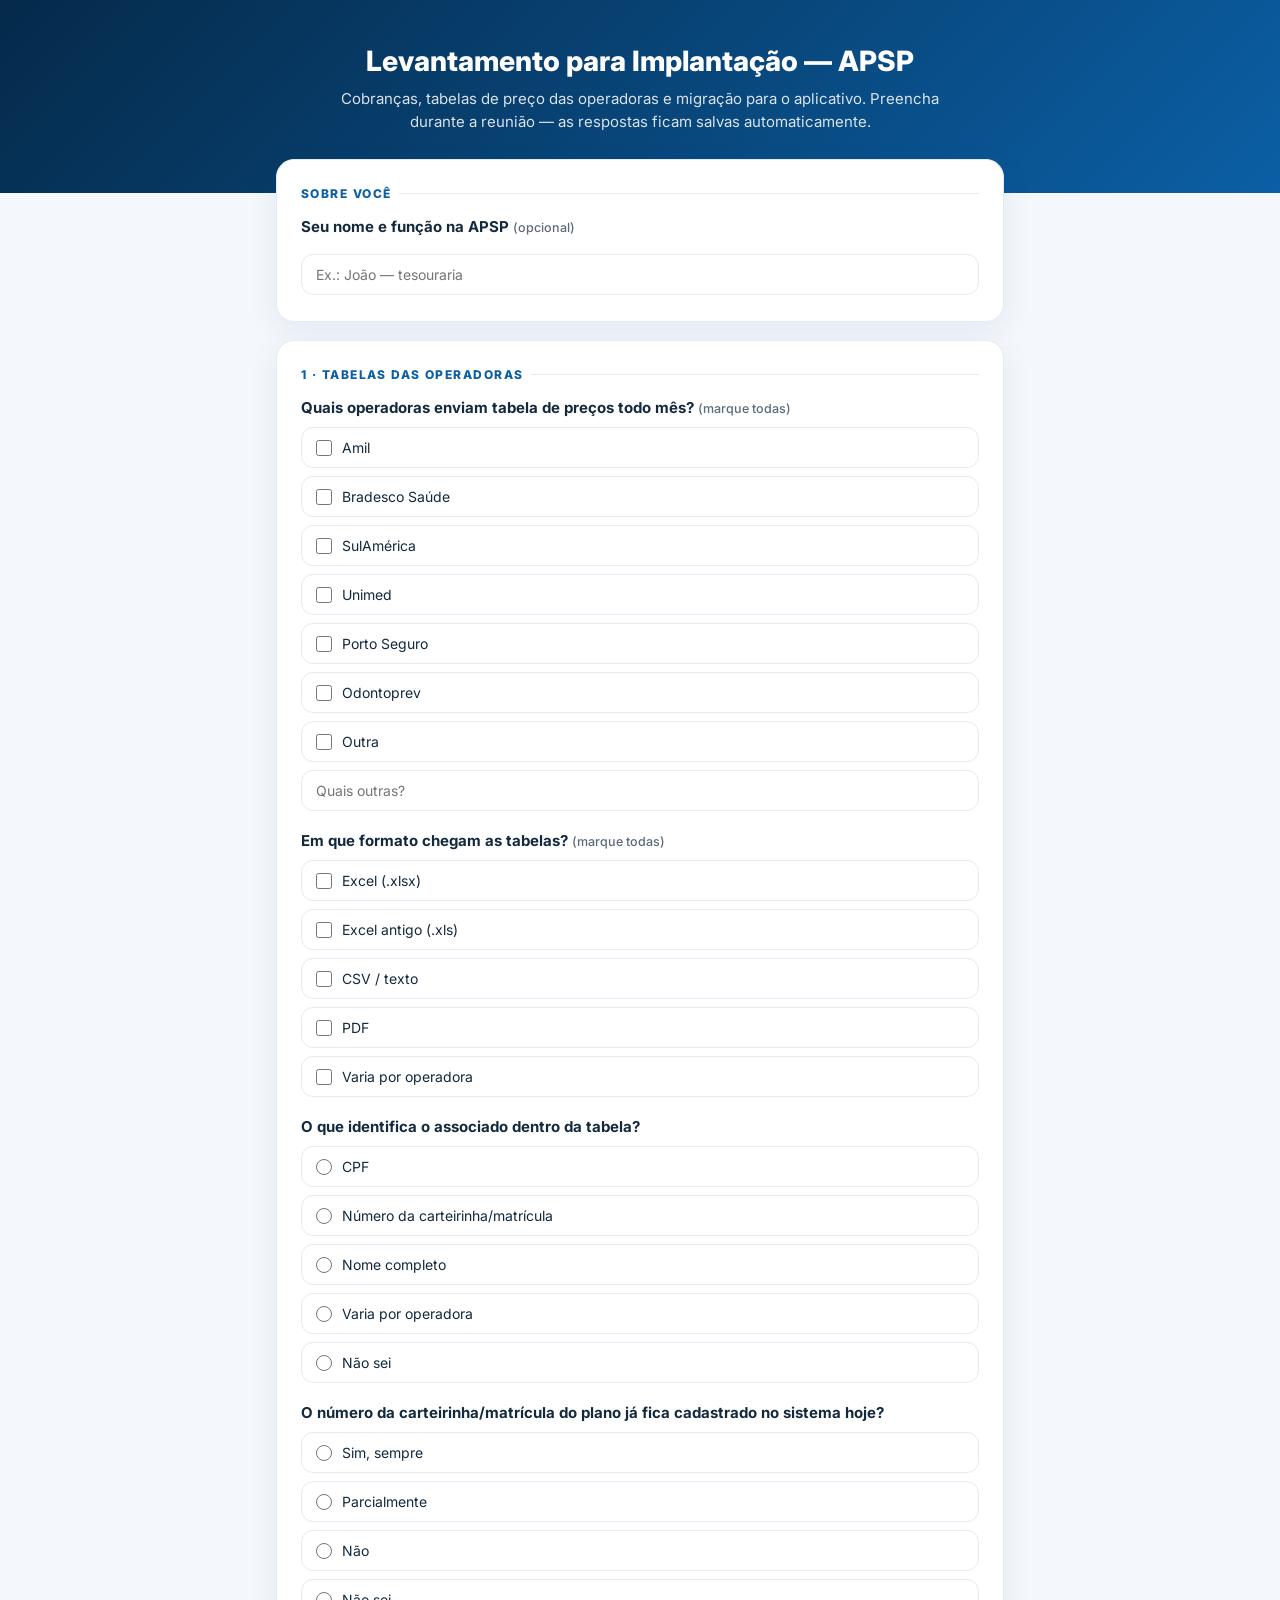
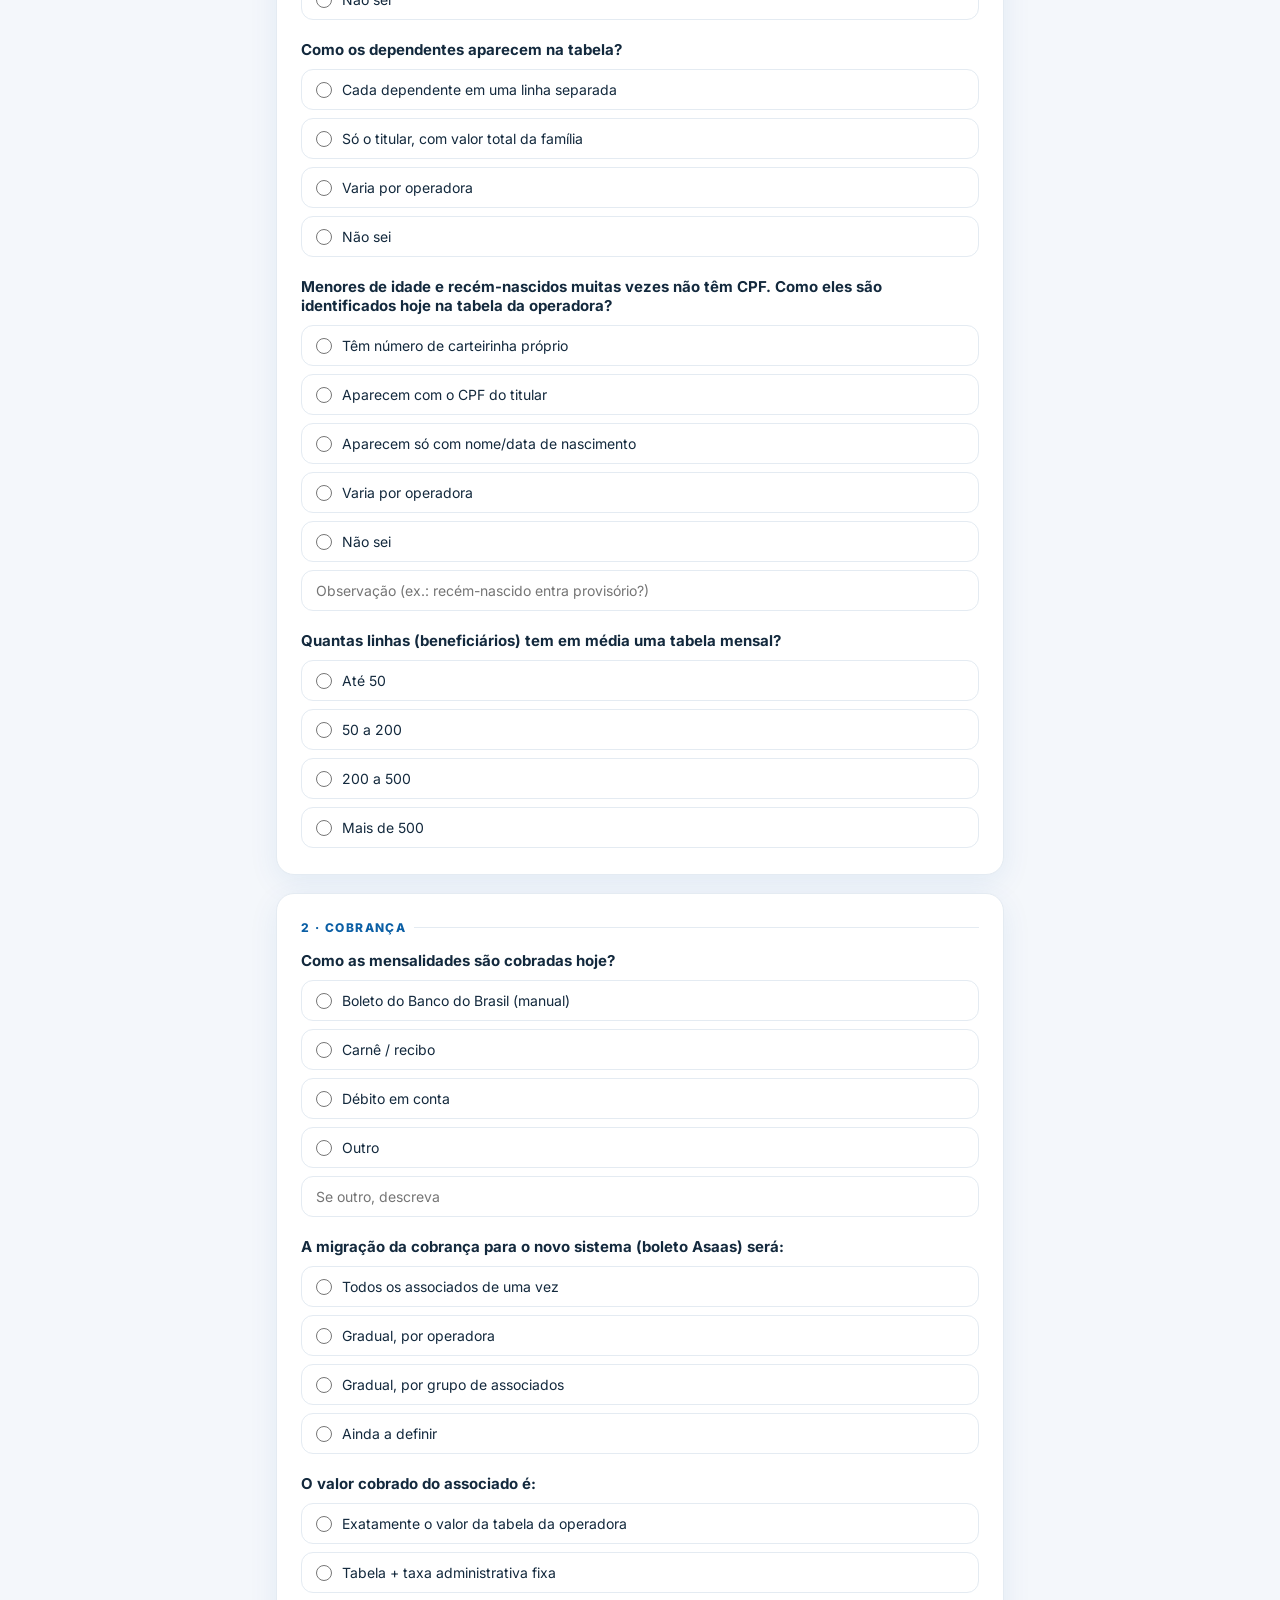
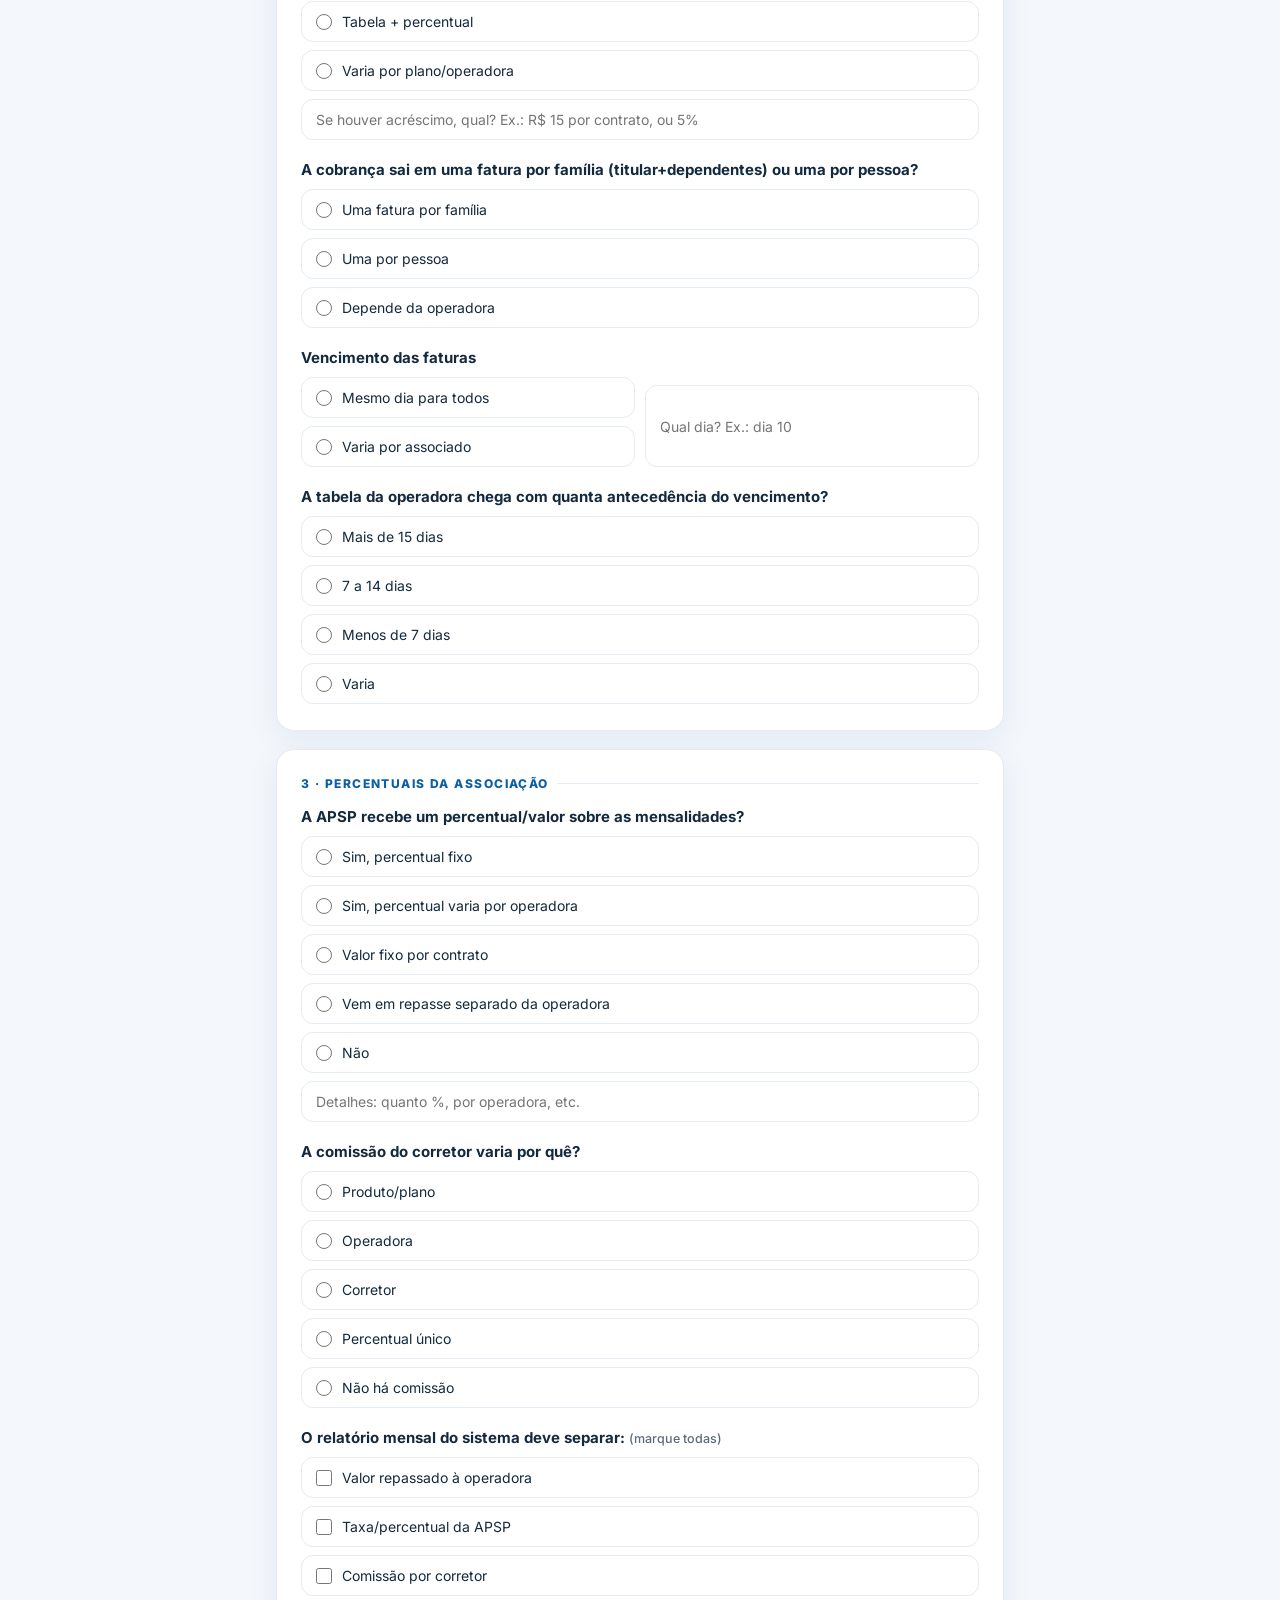
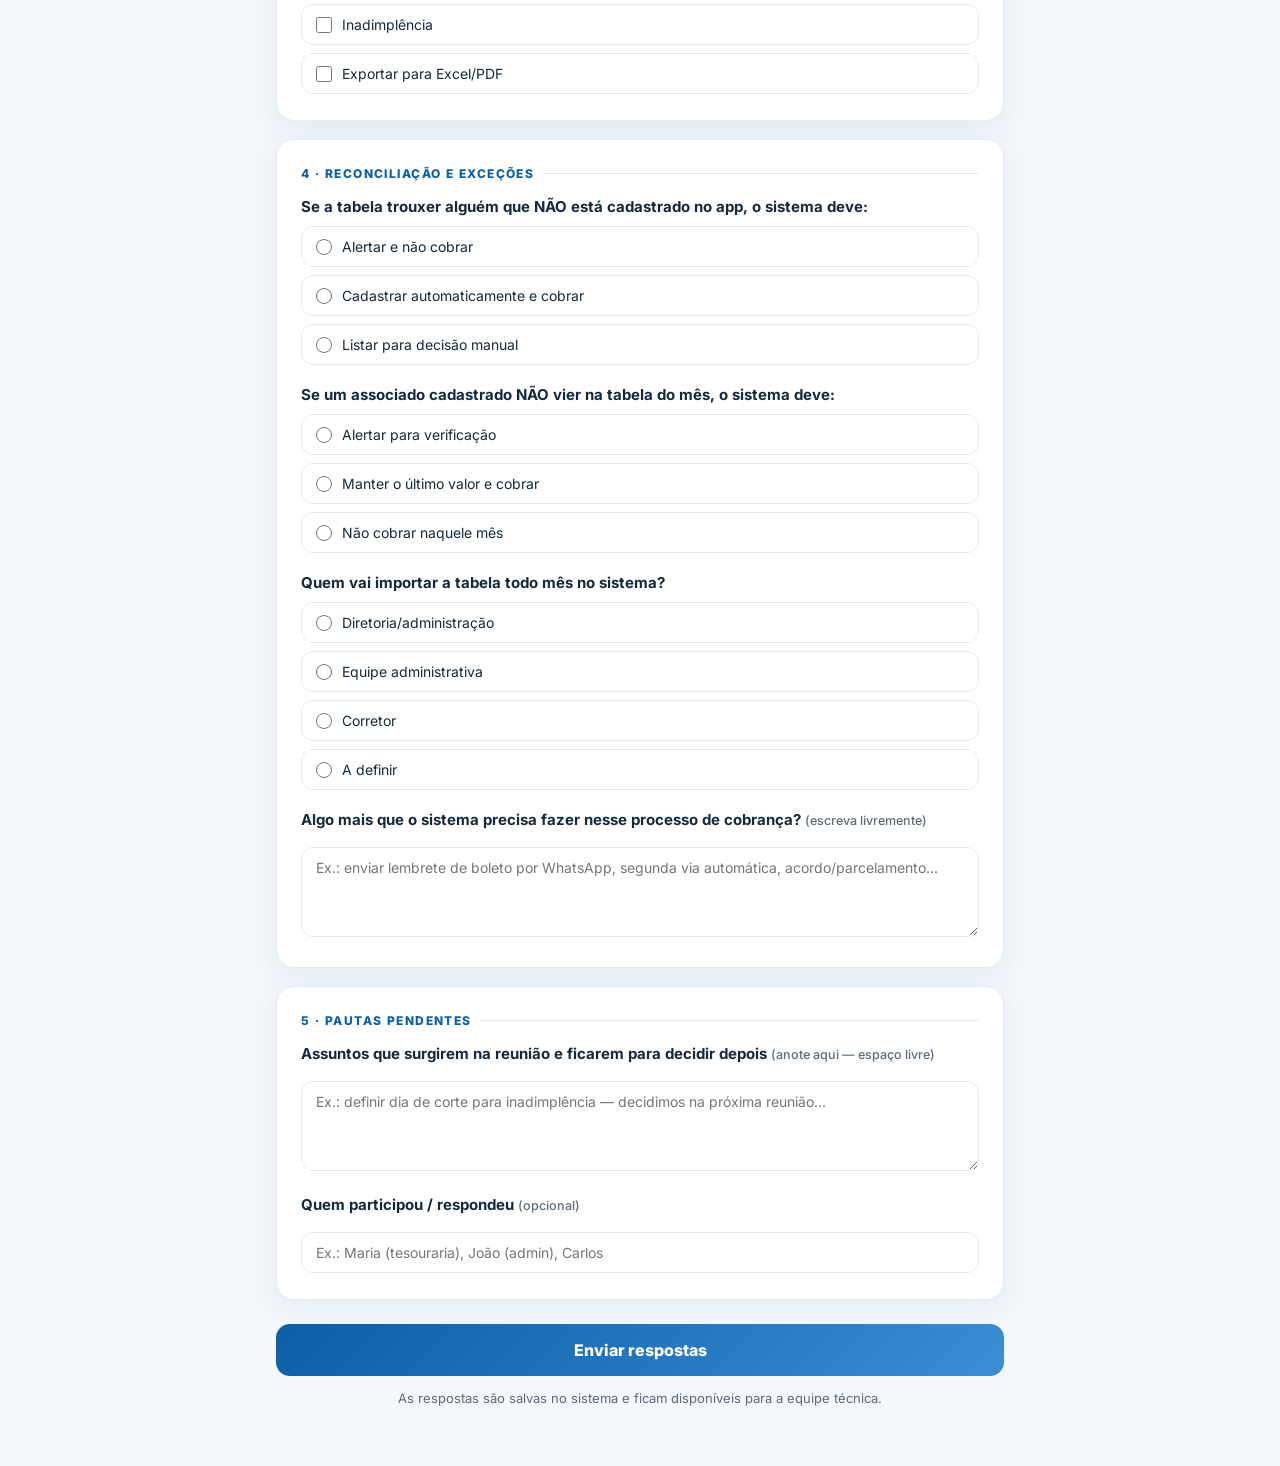
==== public/apsp-implantacao/index.html @ f880b3d3 "Adiciona página de levantamento para implantação APSP Formulário standalone (sem dependência do app)" ====
<!DOCTYPE html>
<html lang="pt-BR">
<head>
<meta charset="UTF-8" />
<meta name="viewport" content="width=device-width, initial-scale=1" />
<title>Levantamento para Implantação — APSP</title>
<link rel="preconnect" href="https://fonts.googleapis.com" />
<link href="https://fonts.googleapis.com/css2?family=Inter:wght@400;500;600;700;800&display=swap" rel="stylesheet" />
<style>
  :root { --primary:#0B5FA5; --primary-deep:#052A4A; --accent:#F2B32A; --bg:#F4F7FB; --surface:#fff; --text:#13293D; --muted:#5B6B7B; --border:#E4EBF2; }
  * { margin:0; padding:0; box-sizing:border-box; }
  body { font-family:'Inter',system-ui,sans-serif; background:var(--bg); color:var(--text); }
  .hero { background:linear-gradient(135deg,var(--primary-deep),var(--primary)); color:#fff; padding:44px 20px 60px; text-align:center; }
  .hero img { height:64px; margin-bottom:14px; }
  .hero h1 { font-size:clamp(20px,4vw,28px); font-weight:800; }
  .hero p { margin-top:10px; opacity:.85; font-size:15px; max-width:640px; margin-inline:auto; line-height:1.5; }
  .wrap { max-width:760px; margin:-34px auto 60px; padding:0 16px; }
  .card { background:var(--surface); border-radius:18px; padding:26px 24px; box-shadow:0 8px 30px rgba(11,95,165,.08); border:1px solid var(--border); margin-bottom:18px; }
  .sec { font-size:12px; font-weight:800; letter-spacing:.12em; text-transform:uppercase; color:var(--primary); margin-bottom:16px; display:flex; align-items:center; gap:8px; }
  .sec::after { content:''; flex:1; height:1px; background:var(--border); }
  .q { margin-bottom:20px; }
  .q:last-child { margin-bottom:0; }
  .q-label { font-weight:700; font-size:15px; margin-bottom:10px; display:block; }
  .q-label small { font-weight:500; color:var(--muted); }
  .opts { display:flex; flex-direction:column; gap:8px; }
  .opt { display:flex; align-items:center; gap:10px; padding:11px 14px; border:1.5px solid var(--border); border-radius:12px; cursor:pointer; font-size:14px; transition:.15s; }
  .opt:hover { border-color:var(--primary); }
  .opt input { accent-color:var(--primary); width:16px; height:16px; flex-shrink:0; }
  .opt.checked { border-color:var(--primary); background:rgba(11,95,165,.05); font-weight:600; }
  input[type=text], textarea, select { width:100%; padding:11px 14px; border:1.5px solid var(--border); border-radius:12px; font:inherit; font-size:14px; margin-top:8px; background:#fff; }
  textarea { min-height:90px; resize:vertical; }
  .row2 { display:grid; grid-template-columns:1fr 1fr; gap:10px; }
  .submit { width:100%; padding:16px; border:0; border-radius:14px; background:linear-gradient(135deg,var(--primary),#3A8DD6); color:#fff; font:inherit; font-size:16px; font-weight:800; cursor:pointer; margin-top:6px; }
  .submit:disabled { opacity:.6; }
  .note { text-align:center; font-size:13px; color:var(--muted); margin-top:14px; }
  .ok { text-align:center; padding:60px 20px; }
  .ok h2 { color:var(--primary); margin-bottom:10px; }
  @media (max-width:560px){ .row2 { grid-template-columns:1fr; } }
</style>
</head>
<body>
<header class="hero">
  <img src="../assets/logo-apsp.png" alt="APSP" onerror="this.style.display='none'" />
  <h1>Levantamento para Implantação — APSP</h1>
  <p>Cobranças, tabelas de preço das operadoras e migração para o aplicativo. Preencha durante a reunião — as respostas ficam salvas automaticamente.</p>
</header>

<main class="wrap">
<form id="form">

<div class="card">
  <div class="sec">Sobre você</div>
  <div class="q">
    <label class="q-label">Seu nome e função na APSP <small>(opcional)</small></label>
    <input type="text" name="respondente" placeholder="Ex.: João — tesouraria" />
  </div>
</div>

<div class="card">
  <div class="sec">1 · Tabelas das operadoras</div>

  <div class="q" data-q="Operadoras que enviam tabela mensal">
    <span class="q-label">Quais operadoras enviam tabela de preços todo mês? <small>(marque todas)</small></span>
    <div class="opts">
      <label class="opt"><input type="checkbox" name="operadoras" value="Amil">Amil</label>
      <label class="opt"><input type="checkbox" name="operadoras" value="Bradesco Saúde">Bradesco Saúde</label>
      <label class="opt"><input type="checkbox" name="operadoras" value="SulAmérica">SulAmérica</label>
      <label class="opt"><input type="checkbox" name="operadoras" value="Unimed">Unimed</label>
      <label class="opt"><input type="checkbox" name="operadoras" value="Porto Seguro">Porto Seguro</label>
      <label class="opt"><input type="checkbox" name="operadoras" value="Odontoprev">Odontoprev</label>
      <label class="opt"><input type="checkbox" name="operadoras" value="Outra">Outra</label>
    </div>
    <input type="text" name="operadoras_outra" placeholder="Quais outras?" />
  </div>

  <div class="q" data-q="Formato dos arquivos">
    <span class="q-label">Em que formato chegam as tabelas? <small>(marque todas)</small></span>
    <div class="opts">
      <label class="opt"><input type="checkbox" name="formato" value="Excel (.xlsx)">Excel (.xlsx)</label>
      <label class="opt"><input type="checkbox" name="formato" value="Excel antigo (.xls)">Excel antigo (.xls)</label>
      <label class="opt"><input type="checkbox" name="formato" value="CSV / texto">CSV / texto</label>
      <label class="opt"><input type="checkbox" name="formato" value="PDF">PDF</label>
      <label class="opt"><input type="checkbox" name="formato" value="Varia por operadora">Varia por operadora</label>
    </div>
  </div>

  <div class="q" data-q="Identificação do associado na tabela">
    <span class="q-label">O que identifica o associado dentro da tabela?</span>
    <div class="opts">
      <label class="opt"><input type="radio" name="identificacao" value="CPF">CPF</label>
      <label class="opt"><input type="radio" name="identificacao" value="Número da carteirinha/matrícula">Número da carteirinha/matrícula</label>
      <label class="opt"><input type="radio" name="identificacao" value="Nome completo">Nome completo</label>
      <label class="opt"><input type="radio" name="identificacao" value="Varia por operadora">Varia por operadora</label>
      <label class="opt"><input type="radio" name="identificacao" value="Não sei">Não sei</label>
    </div>
  </div>

  <div class="q" data-q="Carteirinha cadastrada no sistema">
    <span class="q-label">O número da carteirinha/matrícula do plano já fica cadastrado no sistema hoje?</span>
    <div class="opts">
      <label class="opt"><input type="radio" name="carteirinha" value="Sim, sempre">Sim, sempre</label>
      <label class="opt"><input type="radio" name="carteirinha" value="Parcialmente">Parcialmente</label>
      <label class="opt"><input type="radio" name="carteirinha" value="Não">Não</label>
      <label class="opt"><input type="radio" name="carteirinha" value="Não sei">Não sei</label>
    </div>
  </div>

  <div class="q" data-q="Dependentes na tabela">
    <span class="q-label">Como os dependentes aparecem na tabela?</span>
    <div class="opts">
      <label class="opt"><input type="radio" name="dependentes" value="Cada dependente em uma linha separada">Cada dependente em uma linha separada</label>
      <label class="opt"><input type="radio" name="dependentes" value="Só o titular, com valor total da família">Só o titular, com valor total da família</label>
      <label class="opt"><input type="radio" name="dependentes" value="Varia por operadora">Varia por operadora</label>
      <label class="opt"><input type="radio" name="dependentes" value="Não sei">Não sei</label>
    </div>
  </div>

  <div class="q" data-q="Dependentes sem CPF (menores e recém-nascidos)">
    <span class="q-label">Menores de idade e recém-nascidos muitas vezes <b>não têm CPF</b>. Como eles são identificados hoje na tabela da operadora?</span>
    <div class="opts">
      <label class="opt"><input type="radio" name="dep_sem_cpf" value="Têm número de carteirinha próprio">Têm número de carteirinha próprio</label>
      <label class="opt"><input type="radio" name="dep_sem_cpf" value="Aparecem com CPF do titular">Aparecem com o CPF do titular</label>
      <label class="opt"><input type="radio" name="dep_sem_cpf" value="Aparecem só com nome/data de nascimento">Aparecem só com nome/data de nascimento</label>
      <label class="opt"><input type="radio" name="dep_sem_cpf" value="Varia por operadora">Varia por operadora</label>
      <label class="opt"><input type="radio" name="dep_sem_cpf" value="Não sei">Não sei</label>
    </div>
    <input type="text" name="dep_sem_cpf_obs" placeholder="Observação (ex.: recém-nascido entra provisório?)" />
  </div>

  <div class="q" data-q="Volume por tabela">
    <span class="q-label">Quantas linhas (beneficiários) tem em média uma tabela mensal?</span>
    <div class="opts">
      <label class="opt"><input type="radio" name="volume" value="Até 50">Até 50</label>
      <label class="opt"><input type="radio" name="volume" value="50 a 200">50 a 200</label>
      <label class="opt"><input type="radio" name="volume" value="200 a 500">200 a 500</label>
      <label class="opt"><input type="radio" name="volume" value="Mais de 500">Mais de 500</label>
    </div>
  </div>
</div>

<div class="card">
  <div class="sec">2 · Cobrança</div>

  <div class="q" data-q="Cobrança atual">
    <span class="q-label">Como as mensalidades são cobradas hoje?</span>
    <div class="opts">
      <label class="opt"><input type="radio" name="cobranca_atual" value="Boleto do Banco do Brasil (manual)">Boleto do Banco do Brasil (manual)</label>
      <label class="opt"><input type="radio" name="cobranca_atual" value="Carnê / recibo">Carnê / recibo</label>
      <label class="opt"><input type="radio" name="cobranca_atual" value="Débito em conta">Débito em conta</label>
      <label class="opt"><input type="radio" name="cobranca_atual" value="Outro">Outro</label>
    </div>
    <input type="text" name="cobranca_outro" placeholder="Se outro, descreva" />
  </div>

  <div class="q" data-q="Migração para o Asaas">
    <span class="q-label">A migração da cobrança para o novo sistema (boleto Asaas) será:</span>
    <div class="opts">
      <label class="opt"><input type="radio" name="migracao" value="Todos de uma vez">Todos os associados de uma vez</label>
      <label class="opt"><input type="radio" name="migracao" value="Gradual, por operadora">Gradual, por operadora</label>
      <label class="opt"><input type="radio" name="migracao" value="Gradual, por grupo de associados">Gradual, por grupo de associados</label>
      <label class="opt"><input type="radio" name="migracao" value="Ainda a definir">Ainda a definir</label>
    </div>
  </div>

  <div class="q" data-q="Composição do valor da fatura">
    <span class="q-label">O valor cobrado do associado é:</span>
    <div class="opts">
      <label class="opt"><input type="radio" name="valor_fatura" value="Exatamente o valor da tabela">Exatamente o valor da tabela da operadora</label>
      <label class="opt"><input type="radio" name="valor_fatura" value="Tabela + taxa fixa">Tabela + taxa administrativa fixa</label>
      <label class="opt"><input type="radio" name="valor_fatura" value="Tabela + percentual">Tabela + percentual</label>
      <label class="opt"><input type="radio" name="valor_fatura" value="Varia por plano/operadora">Varia por plano/operadora</label>
    </div>
    <input type="text" name="valor_detalhe" placeholder="Se houver acréscimo, qual? Ex.: R$ 15 por contrato, ou 5%" />
  </div>

  <div class="q" data-q="Fatura por família ou por pessoa">
    <span class="q-label">A cobrança sai em uma fatura por família (titular+dependentes) ou uma por pessoa?</span>
    <div class="opts">
      <label class="opt"><input type="radio" name="fatura_tipo" value="Uma fatura por família">Uma fatura por família</label>
      <label class="opt"><input type="radio" name="fatura_tipo" value="Uma por pessoa">Uma por pessoa</label>
      <label class="opt"><input type="radio" name="fatura_tipo" value="Depende da operadora">Depende da operadora</label>
    </div>
  </div>

  <div class="q" data-q="Vencimento">
    <span class="q-label">Vencimento das faturas</span>
    <div class="row2">
      <div class="opts">
        <label class="opt"><input type="radio" name="vencimento" value="Mesmo dia para todos">Mesmo dia para todos</label>
        <label class="opt"><input type="radio" name="vencimento" value="Varia por associado">Varia por associado</label>
      </div>
      <input type="text" name="vencimento_dia" placeholder="Qual dia? Ex.: dia 10" />
    </div>
  </div>

  <div class="q" data-q="Antecedência da tabela">
    <span class="q-label">A tabela da operadora chega com quanta antecedência do vencimento?</span>
    <div class="opts">
      <label class="opt"><input type="radio" name="antecedencia" value="Mais de 15 dias">Mais de 15 dias</label>
      <label class="opt"><input type="radio" name="antecedencia" value="7 a 14 dias">7 a 14 dias</label>
      <label class="opt"><input type="radio" name="antecedencia" value="Menos de 7 dias">Menos de 7 dias</label>
      <label class="opt"><input type="radio" name="antecedencia" value="Varia">Varia</label>
    </div>
  </div>
</div>

<div class="card">
  <div class="sec">3 · Percentuais da associação</div>

  <div class="q" data-q="Ganho da APSP">
    <span class="q-label">A APSP recebe um percentual/valor sobre as mensalidades?</span>
    <div class="opts">
      <label class="opt"><input type="radio" name="ganho_apsp" value="Percentual fixo">Sim, percentual fixo</label>
      <label class="opt"><input type="radio" name="ganho_apsp" value="Percentual varia por operadora">Sim, percentual varia por operadora</label>
      <label class="opt"><input type="radio" name="ganho_apsp" value="Valor fixo por contrato">Valor fixo por contrato</label>
      <label class="opt"><input type="radio" name="ganho_apsp" value="Repasse separado da operadora">Vem em repasse separado da operadora</label>
      <label class="opt"><input type="radio" name="ganho_apsp" value="Não">Não</label>
    </div>
    <input type="text" name="ganho_detalhe" placeholder="Detalhes: quanto %, por operadora, etc." />
  </div>

  <div class="q" data-q="Comissão do corretor">
    <span class="q-label">A comissão do corretor varia por quê?</span>
    <div class="opts">
      <label class="opt"><input type="radio" name="comissao" value="Produto/plano">Produto/plano</label>
      <label class="opt"><input type="radio" name="comissao" value="Operadora">Operadora</label>
      <label class="opt"><input type="radio" name="comissao" value="Corretor">Corretor</label>
      <label class="opt"><input type="radio" name="comissao" value="Percentual único">Percentual único</label>
      <label class="opt"><input type="radio" name="comissao" value="Não há comissão">Não há comissão</label>
    </div>
  </div>

  <div class="q" data-q="Relatório de divisão de valores">
    <span class="q-label">O relatório mensal do sistema deve separar: <small>(marque todas)</small></span>
    <div class="opts">
      <label class="opt"><input type="checkbox" name="relatorio" value="Valor repassado à operadora">Valor repassado à operadora</label>
      <label class="opt"><input type="checkbox" name="relatorio" value="Taxa/percentual da APSP">Taxa/percentual da APSP</label>
      <label class="opt"><input type="checkbox" name="relatorio" value="Comissão por corretor">Comissão por corretor</label>
      <label class="opt"><input type="checkbox" name="relatorio" value="Inadimplência">Inadimplência</label>
      <label class="opt"><input type="checkbox" name="relatorio" value="Exportar Excel/PDF">Exportar para Excel/PDF</label>
    </div>
  </div>
</div>

<div class="card">
  <div class="sec">4 · Reconciliação e exceções</div>

  <div class="q" data-q="Pessoa na tabela sem cadastro">
    <span class="q-label">Se a tabela trouxer alguém que NÃO está cadastrado no app, o sistema deve:</span>
    <div class="opts">
      <label class="opt"><input type="radio" name="exc_sem_cadastro" value="Alertar e não cobrar">Alertar e não cobrar</label>
      <label class="opt"><input type="radio" name="exc_sem_cadastro" value="Cadastrar e cobrar">Cadastrar automaticamente e cobrar</label>
      <label class="opt"><input type="radio" name="exc_sem_cadastro" value="Listar para decisão manual">Listar para decisão manual</label>
    </div>
  </div>

  <div class="q" data-q="Associado ausente na tabela">
    <span class="q-label">Se um associado cadastrado NÃO vier na tabela do mês, o sistema deve:</span>
    <div class="opts">
      <label class="opt"><input type="radio" name="exc_ausente" value="Alertar para verificação">Alertar para verificação</label>
      <label class="opt"><input type="radio" name="exc_ausente" value="Manter último valor e cobrar">Manter o último valor e cobrar</label>
      <label class="opt"><input type="radio" name="exc_ausente" value="Não cobrar naquele mês">Não cobrar naquele mês</label>
    </div>
  </div>

  <div class="q" data-q="Quem opera a importação">
    <span class="q-label">Quem vai importar a tabela todo mês no sistema?</span>
    <div class="opts">
      <label class="opt"><input type="radio" name="operador_importacao" value="Diretoria/administração">Diretoria/administração</label>
      <label class="opt"><input type="radio" name="operador_importacao" value="Equipe administrativa">Equipe administrativa</label>
      <label class="opt"><input type="radio" name="operador_importacao" value="Corretor">Corretor</label>
      <label class="opt"><input type="radio" name="operador_importacao" value="A definir">A definir</label>
    </div>
  </div>

  <div class="q" data-q="Observações">
    <label class="q-label">Algo mais que o sistema precisa fazer nesse processo de cobrança? <small>(escreva livremente)</small></label>
    <textarea name="observacoes" placeholder="Ex.: enviar lembrete de boleto por WhatsApp, segunda via automática, acordo/parcelamento..."></textarea>
  </div>
</div>

<div class="card">
  <div class="sec">5 · Pautas pendentes</div>
  <div class="q" data-q="Pautas pendentes para decidir depois">
    <label class="q-label">Assuntos que surgirem na reunião e <b>ficarem para decidir depois</b> <small>(anote aqui — espaço livre)</small></label>
    <textarea name="pendentes" placeholder="Ex.: definir dia de corte para inadimplência — decidimos na próxima reunião..."></textarea>
  </div>
  <div class="q" data-q="Participantes da reunião">
    <label class="q-label">Quem participou / respondeu <small>(opcional)</small></label>
    <input type="text" name="participantes" placeholder="Ex.: Maria (tesouraria), João (admin), Carlos" />
  </div>
</div>

<button class="submit" id="btn" type="submit">Enviar respostas</button>
<p class="note">As respostas são salvas no sistema e ficam disponíveis para a equipe técnica.</p>
</form>
</main>

<script>
window.APSP_SUPABASE_URL = 'https://hjicvpqfvjiwckiclgkr.supabase.co';
window.APSP_SUPABASE_ANON_KEY = 'eyJhbGciOiJIUzI1NiIsInR5cCI6IkpXVCJ9.eyJpc3MiOiJzdXBhYmFzZSIsInJlZiI6ImhqaWN2cHFmdmppd2NraWNsZ2tyIiwicm9sZSI6ImFub24iLCJpYXQiOjE3ODkwMTc2ODQsImV4cCI6MjEwNDU5MzY4NH0.33J9WM_OAbwkOYSttH4i1AH2SqFYCs3i6nKqHtMizIY';
</script>
<script>
const form = document.getElementById('form');
// marca visual das opções
form.addEventListener('change', (e) => {
  const opt = e.target.closest('.opt'); if (!opt) return;
  if (e.target.type === 'radio') {
    opt.parentElement.querySelectorAll('.opt').forEach(o => o.classList.remove('checked'));
  }
  opt.classList.toggle('checked', e.target.checked);
});

form.addEventListener('submit', async (e) => {
  e.preventDefault();
  const btn = document.getElementById('btn');
  btn.disabled = true; btn.textContent = 'Enviando...';
  const fd = new FormData(form);
  const answers = {};
  document.querySelectorAll('.q[data-q]').forEach(q => {
    const label = q.dataset.q;
    const checks = [...q.querySelectorAll('input[type=checkbox]:checked,input[type=radio]:checked')].map(i => i.value);
    const texts = [...q.querySelectorAll('input[type=text],textarea')].map(i => i.value.trim()).filter(Boolean);
    const vals = [...checks, ...texts];
    answers[label] = vals.length <= 1 ? (vals[0] ?? null) : vals;
  });
  try {
    const res = await fetch(`${window.APSP_SUPABASE_URL}/rest/v1/billing_survey`, {
      method: 'POST',
      headers: {
        apikey: window.APSP_SUPABASE_ANON_KEY,
        Authorization: `Bearer ${window.APSP_SUPABASE_ANON_KEY}`,
        'Content-Type': 'application/json',
        Prefer: 'return=minimal',
      },
      body: JSON.stringify({ respondent: fd.get('respondente') || null, answers }),
    });
    if (!res.ok) throw new Error(await res.text());
    document.querySelector('.wrap').innerHTML = `
      <div class="card ok">
        <h2>Respostas enviadas ✅</h2>
        <p>Obrigado! As informações vão orientar a implantação da cobrança automática.</p>
      </div>`;
  } catch (err) {
    btn.disabled = false; btn.textContent = 'Enviar respostas';
    alert('Não foi possível enviar. Tente novamente.\n' + err.message);
  }
});
</script>
</body>
</html>
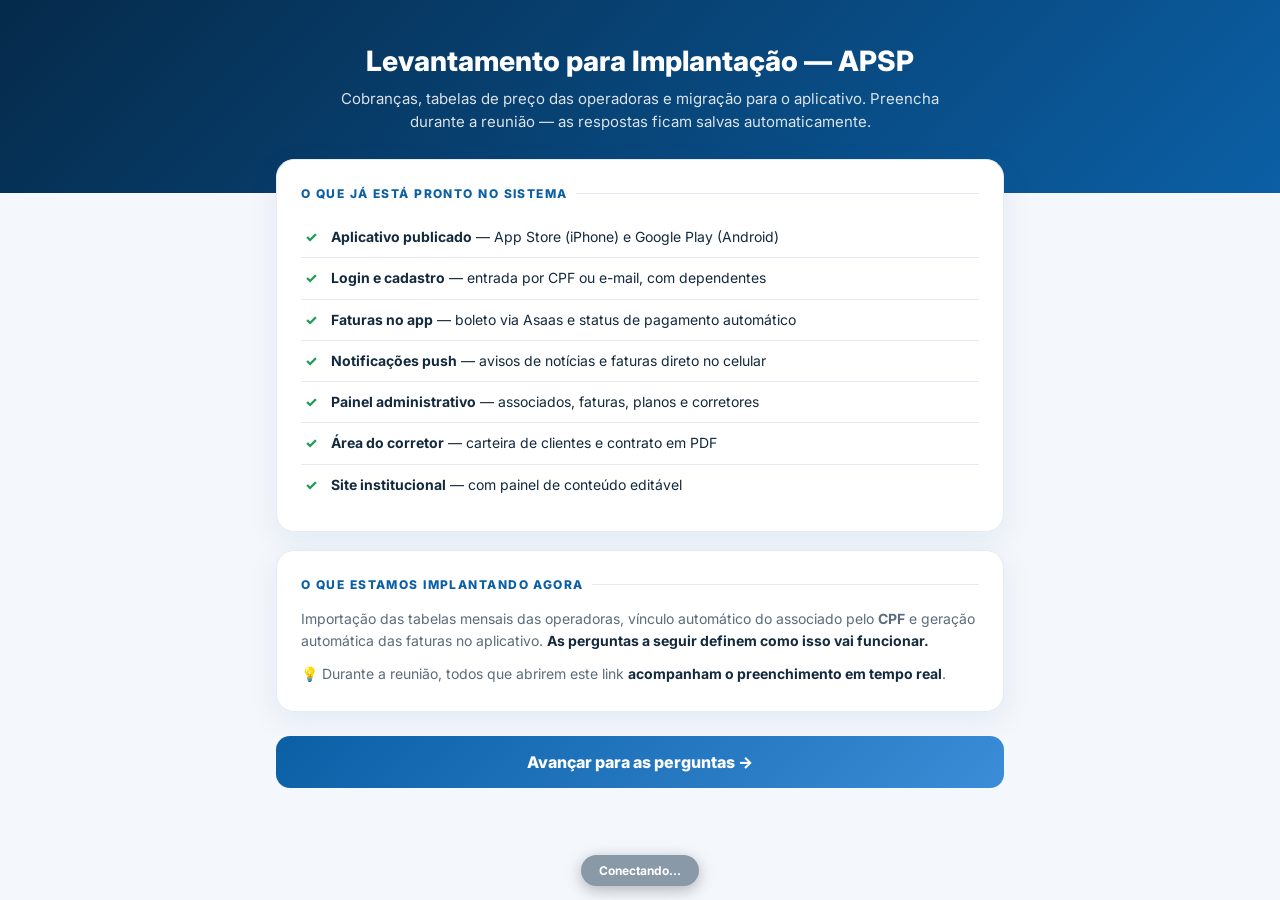
==== commit dbdd1023: "apsp-implantacao: intro do sistema + acompanhamento em tempo real" ====
--- a/public/apsp-implantacao/index.html
+++ b/public/apsp-implantacao/index.html
@@ -3,7 +3,7 @@
 <head>
 <meta charset="UTF-8" />
 <meta name="viewport" content="width=device-width, initial-scale=1" />
-<title>Levantamento para Implantação — APSP</title>
+<title>Levantamento — Cobranças e Tabelas de Preço | APSP</title>
 <link rel="preconnect" href="https://fonts.googleapis.com" />
 <link href="https://fonts.googleapis.com/css2?family=Inter:wght@400;500;600;700;800&display=swap" rel="stylesheet" />
 <style>
@@ -35,6 +35,13 @@
   .note { text-align:center; font-size:13px; color:var(--muted); margin-top:14px; }
   .ok { text-align:center; padding:60px 20px; }
   .ok h2 { color:var(--primary); margin-bottom:10px; }
+  .feat { list-style:none; }
+  .feat li { padding:10px 0 10px 30px; position:relative; border-bottom:1px solid var(--border); font-size:14px; line-height:1.45; }
+  .feat li:last-child { border-bottom:0; }
+  .feat li::before { content:'✓'; position:absolute; left:4px; top:10px; color:#1F9D55; font-weight:800; }
+  .muted { color:var(--muted); font-size:14px; line-height:1.6; }
+  .live { position:fixed; bottom:14px; left:50%; transform:translateX(-50%); background:var(--primary-deep); color:#fff; font-size:12px; font-weight:700; padding:8px 18px; border-radius:99px; box-shadow:0 4px 16px rgba(0,0,0,.28); z-index:9; white-space:nowrap; }
+  .live.off { background:#8A99A8; }
   @media (max-width:560px){ .row2 { grid-template-columns:1fr; } }
 </style>
 </head>
@@ -46,7 +53,29 @@
 </header>
 
 <main class="wrap">
-<form id="form">
+
+<div id="step1">
+  <div class="card">
+    <div class="sec">O que já está pronto no sistema</div>
+    <ul class="feat">
+      <li><b>Aplicativo publicado</b> — App Store (iPhone) e Google Play (Android)</li>
+      <li><b>Login e cadastro</b> — entrada por CPF ou e-mail, com dependentes</li>
+      <li><b>Faturas no app</b> — boleto via Asaas e status de pagamento automático</li>
+      <li><b>Notificações push</b> — avisos de notícias e faturas direto no celular</li>
+      <li><b>Painel administrativo</b> — associados, faturas, planos e corretores</li>
+      <li><b>Área do corretor</b> — carteira de clientes e contrato em PDF</li>
+      <li><b>Site institucional</b> — com painel de conteúdo editável</li>
+    </ul>
+  </div>
+  <div class="card">
+    <div class="sec">O que estamos implantando agora</div>
+    <p class="muted">Importação das tabelas mensais das operadoras, vínculo automático do associado pelo <b>CPF</b> e geração automática das faturas no aplicativo. <b style="color:var(--text)">As perguntas a seguir definem como isso vai funcionar.</b></p>
+    <p class="muted" style="margin-top:10px">💡 Durante a reunião, todos que abrirem este link <b style="color:var(--text)">acompanham o preenchimento em tempo real</b>.</p>
+  </div>
+  <button class="submit" id="btnStart" type="button">Avançar para as perguntas →</button>
+</div>
+
+<form id="form" style="display:none">
 
 <div class="card">
   <div class="sec">Sobre você</div>
@@ -296,19 +325,114 @@
 </form>
 </main>
 
+<div class="live off" id="live">Conectando…</div>
+
+<script src="https://cdn.jsdelivr.net/npm/@supabase/supabase-js@2/dist/umd/supabase.min.js"></script>
 <script>
 window.APSP_SUPABASE_URL = 'https://hjicvpqfvjiwckiclgkr.supabase.co';
 window.APSP_SUPABASE_ANON_KEY = 'eyJhbGciOiJIUzI1NiIsInR5cCI6IkpXVCJ9.eyJpc3MiOiJzdXBhYmFzZSIsInJlZiI6ImhqaWN2cHFmdmppd2NraWNsZ2tyIiwicm9sZSI6ImFub24iLCJpYXQiOjE3ODkwMTc2ODQsImV4cCI6MjEwNDU5MzY4NH0.33J9WM_OAbwkOYSttH4i1AH2SqFYCs3i6nKqHtMizIY';
 </script>
 <script>
 const form = document.getElementById('form');
-// marca visual das opções
+const live = document.getElementById('live');
+
+/* ---------- tempo real: todos acompanham o preenchimento ---------- */
+let sb = null, ch = null, applying = false;
+try {
+  sb = window.supabase.createClient(window.APSP_SUPABASE_URL, window.APSP_SUPABASE_ANON_KEY);
+  ch = sb.channel('apsp-implantacao', { config: { broadcast: { self: false } } });
+} catch (_) { /* offline: formulário continua funcionando */ }
+
+function send(ev, payload) { if (ch) ch.send({ type: 'broadcast', event: ev, payload }); }
+
+function applyField({ name, kind, value, checked }) {
+  applying = true;
+  try {
+    const esc = CSS.escape(value ?? '');
+    if (kind === 'text') {
+      const el = form.querySelector(`[name="${name}"]`);
+      if (el) el.value = value;
+    } else if (kind === 'radio') {
+      const el = form.querySelector(`input[name="${name}"][value="${esc}"]`);
+      if (el) {
+        el.checked = true;
+        form.querySelectorAll(`input[name="${name}"]`).forEach(i =>
+          i.closest('.opt')?.classList.toggle('checked', i.checked));
+      }
+    } else {
+      const el = form.querySelector(`input[name="${name}"][value="${esc}"]`);
+      if (el) { el.checked = checked; el.closest('.opt')?.classList.toggle('checked', checked); }
+    }
+  } finally { applying = false; }
+}
+
+function snapshot() {
+  const out = [];
+  form.querySelectorAll('input[name],textarea[name]').forEach(el => {
+    if (el.type === 'radio' && el.checked) out.push({ name: el.name, kind: 'radio', value: el.value });
+    else if (el.type === 'checkbox' && el.checked) out.push({ name: el.name, kind: 'check', value: el.value, checked: true });
+    else if ((el.type === 'text' || el.tagName === 'TEXTAREA') && el.value.trim())
+      out.push({ name: el.name, kind: 'text', value: el.value });
+  });
+  return out;
+}
+
+function showForm(broadcast = true) {
+  document.getElementById('step1').style.display = 'none';
+  form.style.display = '';
+  if (broadcast) send('step', {});
+}
+
+function showThanks(broadcast = true) {
+  document.querySelector('.wrap').innerHTML = `
+    <div class="card ok">
+      <h2>Respostas enviadas ✅</h2>
+      <p>Obrigado! As informações vão orientar a implantação da cobrança automática.</p>
+    </div>`;
+  if (broadcast) send('submitted', {});
+}
+
+if (ch) {
+  ch.on('broadcast', { event: 'field' }, ({ payload }) => applyField(payload));
+  ch.on('broadcast', { event: 'state' }, ({ payload }) => payload.forEach(applyField));
+  ch.on('broadcast', { event: 'request-state' }, () => send('state', snapshot()));
+  ch.on('broadcast', { event: 'step' }, () => showForm(false));
+  ch.on('broadcast', { event: 'submitted' }, () => showThanks(false));
+  ch.on('presence', { event: 'sync' }, () => {
+    const n = Object.keys(ch.presenceState()).length;
+    live.classList.remove('off');
+    live.textContent = `● Ao vivo — ${n} ${n === 1 ? 'pessoa conectada' : 'pessoas conectadas'}`;
+  });
+  ch.subscribe(async s => {
+    if (s === 'SUBSCRIBED') { await ch.track({}); send('request-state', {}); }
+    if (s === 'CHANNEL_ERROR' || s === 'TIMED_OUT') live.textContent = 'Modo offline — preenchimento individual';
+  });
+}
+
+document.getElementById('btnStart').addEventListener('click', () => {
+  showForm();
+  form.scrollIntoView({ behavior: 'smooth' });
+});
+
+/* ---------- marca visual das opções + transmissão ---------- */
 form.addEventListener('change', (e) => {
   const opt = e.target.closest('.opt'); if (!opt) return;
   if (e.target.type === 'radio') {
     opt.parentElement.querySelectorAll('.opt').forEach(o => o.classList.remove('checked'));
   }
   opt.classList.toggle('checked', e.target.checked);
+  if (applying) return;
+  if (e.target.type === 'radio' && e.target.checked)
+    send('field', { name: e.target.name, kind: 'radio', value: e.target.value });
+  else if (e.target.type === 'checkbox')
+    send('field', { name: e.target.name, kind: 'check', value: e.target.value, checked: e.target.checked });
+});
+
+form.addEventListener('input', (e) => {
+  const t = e.target;
+  if (applying || (t.type !== 'text' && t.tagName !== 'TEXTAREA')) return;
+  clearTimeout(t._t);
+  t._t = setTimeout(() => send('field', { name: t.name, kind: 'text', value: t.value }), 250);
 });
 
 form.addEventListener('submit', async (e) => {
@@ -336,11 +460,7 @@
       body: JSON.stringify({ respondent: fd.get('respondente') || null, answers }),
     });
     if (!res.ok) throw new Error(await res.text());
-    document.querySelector('.wrap').innerHTML = `
-      <div class="card ok">
-        <h2>Respostas enviadas ✅</h2>
-        <p>Obrigado! As informações vão orientar a implantação da cobrança automática.</p>
-      </div>`;
+    showThanks();
   } catch (err) {
     btn.disabled = false; btn.textContent = 'Enviar respostas';
     alert('Não foi possível enviar. Tente novamente.\n' + err.message);
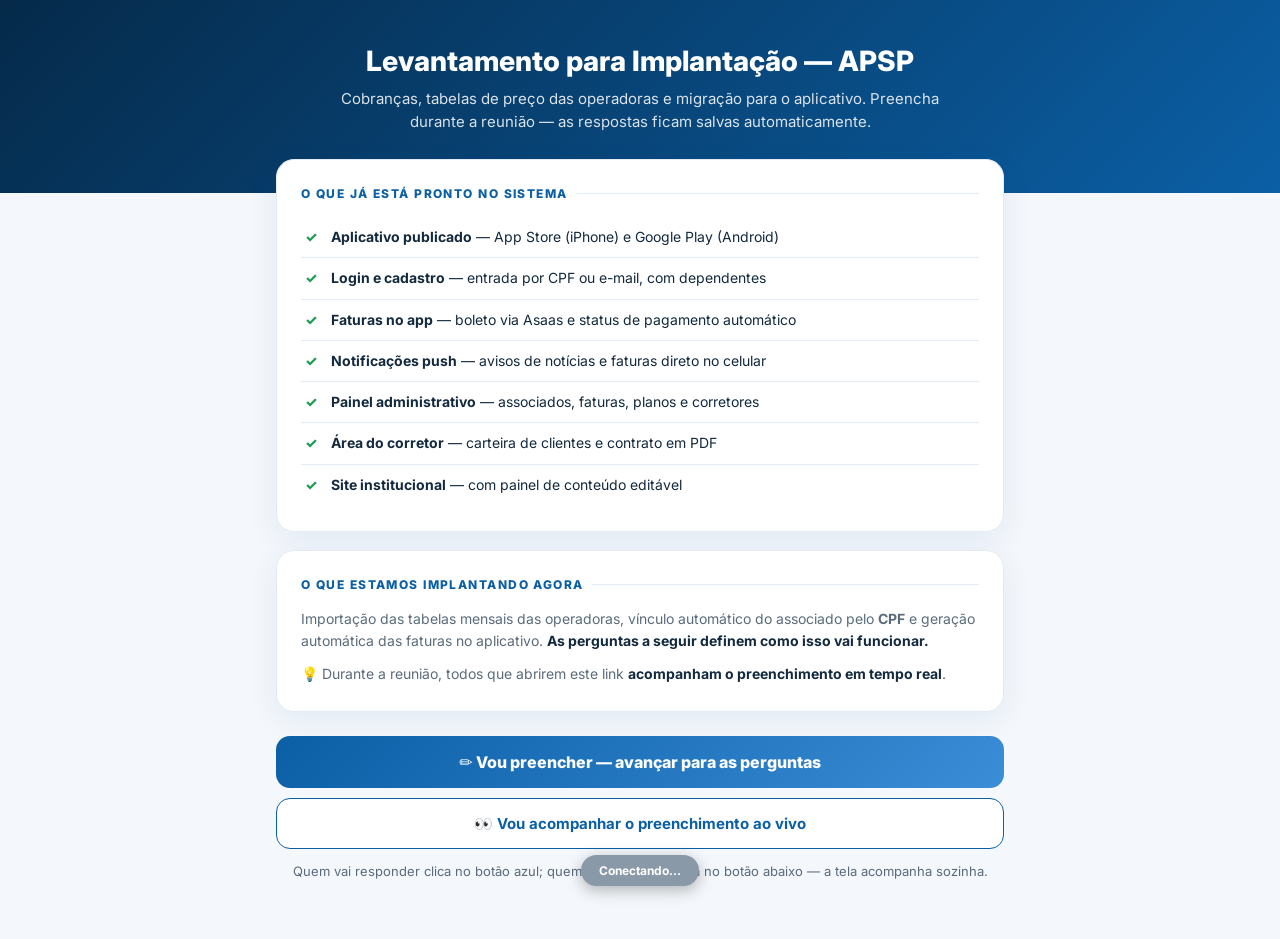
==== commit caa8db99: "apsp-implantacao: desbloqueio de audio no inicio + botao acompanhar" ====
--- a/public/apsp-implantacao/index.html
+++ b/public/apsp-implantacao/index.html
@@ -42,6 +42,32 @@
   .muted { color:var(--muted); font-size:14px; line-height:1.6; }
   .live { position:fixed; bottom:14px; left:50%; transform:translateX(-50%); background:var(--primary-deep); color:#fff; font-size:12px; font-weight:700; padding:8px 18px; border-radius:99px; box-shadow:0 4px 16px rgba(0,0,0,.28); z-index:9; white-space:nowrap; }
   .live.off { background:#8A99A8; }
+  .vnote { position:sticky; top:10px; z-index:8; display:flex; flex-wrap:wrap; align-items:center; justify-content:center; gap:6px 10px; background:#FFF7E0; border:1.5px solid var(--accent); color:#6B5310; font-size:13px; font-weight:600; padding:10px 14px; border-radius:12px; margin-bottom:14px; box-shadow:0 4px 14px rgba(0,0,0,.08); text-align:center; }
+  .vnote a { color:var(--primary); font-weight:800; cursor:pointer; text-decoration:underline; }
+  input:disabled, textarea:disabled { opacity:1; color:var(--text); background:#fff; -webkit-text-fill-color:var(--text); }
+  .q { position:relative; }
+  .qfoot { margin-top:10px; text-align:right; }
+  .btn-rev { border:1.5px solid #1F9D55; background:#fff; color:#1F9D55; font:inherit; font-size:12px; font-weight:800; padding:6px 16px; border-radius:99px; cursor:pointer; letter-spacing:.03em; transition:.15s; }
+  .btn-rev:hover { background:#EAF7EF; }
+  .btn-rev:disabled { opacity:.5; cursor:default; }
+  .stamp { display:none; position:absolute; top:2px; right:0; border:3px solid #1F9D55; color:#1F9D55; font-weight:800; font-size:12px; letter-spacing:.12em; padding:4px 12px; border-radius:8px; transform:rotate(-7deg); background:rgba(234,247,239,.93); pointer-events:none; }
+  .q.done { background:rgba(31,157,85,.045); border-radius:12px; padding:10px; margin-inline:-10px; }
+  .q.done .stamp { display:block; }
+  .q.done .btn-rev { border-color:#B7791F; color:#B7791F; }
+  .q.done .btn-rev:hover { background:#FBF3E2; }
+  .btn-clear { width:100%; margin-top:12px; padding:13px; border:1.5px dashed #C0392B; background:transparent; color:#C0392B; font:inherit; font-size:13px; font-weight:700; border-radius:14px; cursor:pointer; }
+  .btn-clear:hover { background:#FDF0EE; }
+  .btn-clear:disabled { opacity:.5; cursor:default; }
+  .btn-watch { width:100%; margin-top:10px; padding:15px; border:1.5px solid var(--primary); background:#fff; color:var(--primary); font:inherit; font-size:15px; font-weight:700; border-radius:14px; cursor:pointer; }
+  .btn-watch:hover { background:rgba(11,95,165,.05); }
+  .hbtn { width:21px; height:21px; border-radius:50%; border:1.5px solid var(--primary); background:#fff; color:var(--primary); font-size:11px; font-weight:800; cursor:pointer; line-height:1; margin-left:8px; vertical-align:middle; }
+  .hbtn:hover { background:var(--primary); color:#fff; }
+  .hmodal { display:none; position:fixed; inset:0; background:rgba(5,42,74,.55); z-index:30; align-items:center; justify-content:center; padding:20px; }
+  .hmodal.open { display:flex; }
+  .hbox { background:#fff; border-radius:18px; padding:24px; max-width:480px; width:100%; box-shadow:0 20px 60px rgba(0,0,0,.3); }
+  .hbox .htitle { font-weight:800; color:var(--primary); margin-bottom:10px; font-size:15px; }
+  .hbox p { font-size:14px; line-height:1.65; color:var(--text); }
+  .hbox .submit { margin-top:16px; padding:12px; font-size:14px; }
   @media (max-width:560px){ .row2 { grid-template-columns:1fr; } }
 </style>
 </head>
@@ -72,10 +98,17 @@
     <p class="muted">Importação das tabelas mensais das operadoras, vínculo automático do associado pelo <b>CPF</b> e geração automática das faturas no aplicativo. <b style="color:var(--text)">As perguntas a seguir definem como isso vai funcionar.</b></p>
     <p class="muted" style="margin-top:10px">💡 Durante a reunião, todos que abrirem este link <b style="color:var(--text)">acompanham o preenchimento em tempo real</b>.</p>
   </div>
-  <button class="submit" id="btnStart" type="button">Avançar para as perguntas →</button>
+  <button class="submit" id="btnStart" type="button">✏️ Vou preencher — avançar para as perguntas</button>
+  <button class="btn-watch" id="btnWatch" type="button">👀 Vou acompanhar o preenchimento ao vivo</button>
+  <p class="note">Quem vai responder clica no botão azul; quem vai só assistir clica no botão abaixo — a tela acompanha sozinha.</p>
 </div>
 
 <form id="form" style="display:none">
+
+<div class="vnote" id="vnote" style="display:none">
+  👀 Você está acompanhando ao vivo — a tela rola sozinha seguindo quem está preenchendo.
+  <a id="claim">Assumir o preenchimento</a>
+</div>
 
 <div class="card">
   <div class="sec">Sobre você</div>
@@ -321,9 +354,18 @@
 </div>
 
 <button class="submit" id="btn" type="submit">Enviar respostas</button>
+<button class="btn-clear" id="btnClear" type="button">🧹 Limpar tudo (recomeçar)</button>
 <p class="note">As respostas são salvas no sistema e ficam disponíveis para a equipe técnica.</p>
 </form>
 </main>
+
+<div class="hmodal" id="hmodal">
+  <div class="hbox">
+    <div class="htitle" id="htitle"></div>
+    <p id="htext"></p>
+    <button class="submit" id="hclose" type="button">Entendi</button>
+  </div>
+</div>
 
 <div class="live off" id="live">Conectando…</div>
 
@@ -338,6 +380,9 @@
 
 /* ---------- tempo real: todos acompanham o preenchimento ---------- */
 let sb = null, ch = null, applying = false;
+const myId = (crypto.randomUUID ? crypto.randomUUID() : String(Math.random()));
+let editorId = null, iAmEditor = true;
+const vnote = document.getElementById('vnote');
 try {
   sb = window.supabase.createClient(window.APSP_SUPABASE_URL, window.APSP_SUPABASE_ANON_KEY);
   ch = sb.channel('apsp-implantacao', { config: { broadcast: { self: false } } });
@@ -374,14 +419,183 @@
     else if ((el.type === 'text' || el.tagName === 'TEXTAREA') && el.value.trim())
       out.push({ name: el.name, kind: 'text', value: el.value });
   });
+  form.querySelectorAll('.q.done').forEach((q, i) => {
+    out.push({ kind: 'rev', q: [...form.querySelectorAll('.q')].indexOf(q) });
+  });
   return out;
 }
 
 function showForm(broadcast = true) {
   document.getElementById('step1').style.display = 'none';
   form.style.display = '';
+  window.scrollTo({ top: form.offsetTop - 60, behavior: 'smooth' });
   if (broadcast) send('step', {});
 }
+
+/* apresentador: quem edita comanda; os demais só acompanham */
+function setViewer() {
+  iAmEditor = false;
+  form.querySelectorAll('input,textarea,.btn-rev,#btnClear').forEach(el => el.disabled = true);
+  vnote.style.display = 'flex';
+}
+function setEditor(broadcast = true) {
+  iAmEditor = true; editorId = myId;
+  form.querySelectorAll('input,textarea,.btn-rev,#btnClear').forEach(el => {
+    el.disabled = el.matches('input,textarea') && !!el.closest('.q.done');
+  });
+  vnote.style.display = 'none';
+  if (ch) ch.track({ id: myId, role: 'editor' });
+  if (broadcast) send('editor', { id: myId });
+}
+function claimIfNeeded() { if (iAmEditor && editorId !== myId) setEditor(); }
+
+/* ---------- ajuda "?" em cada pergunta ---------- */
+const HELP = {
+  'Operadoras que enviam tabela mensal': 'O sistema precisa saber quais operadoras vamos importar — cada uma pode mandar um arquivo com layout diferente, então precisamos mapear todas antes de construir.',
+  'Formato dos arquivos': 'Excel e CSV o sistema lê automaticamente. Se a tabela vier em PDF ou outro formato, o trabalho de leitura é diferente — o formato define como a importação será construída.',
+  'Identificação do associado na tabela': 'É a pergunta mais importante do levantamento. É o dado que liga cada linha da tabela ao associado no app. Se for CPF, o vínculo é automático; se for número de carteirinha, precisamos garantir que ele esteja cadastrado.',
+  'Carteirinha cadastrada no sistema': 'Se o número da carteirinha já é cadastrado hoje, o cruzamento com a tabela funciona de primeira. Se não é, vamos precisar incluir esse dado no cadastro dos associados.',
+  'Dependentes na tabela': 'Define se a fatura é montada por pessoa ou por família — muda a forma como o sistema soma e apresenta os valores na cobrança.',
+  'Dependentes sem CPF (menores e recém-nascidos)': 'Menores e recém-nascidos podem não ter CPF. No sistema eles ficam atrelados ao CPF do titular, mas precisam de uma identificação própria (como a carteirinha) para bater com a linha da tabela da operadora.',
+  'Volume por tabela': 'Mede o tamanho da carteira de associados. Até ~50 pessoas a conferência manual ainda é viável; acima de 200, o sistema precisa filtrar e destacar só as exceções — ninguém confere 500 linhas no olho.',
+  'Cobrança atual': 'Entender o processo de hoje garante que o sistema reproduza tudo o que já funciona — e que nada se perca na migração.',
+  'Migração para o Asaas': 'Podemos ligar todos os associados de uma vez ou migrar em grupos. A migração gradual reduz risco, mas mantém dois processos rodando em paralelo por mais tempo.',
+  'Composição do valor da fatura': 'O sistema precisa saber se cobra o valor exato da tabela ou se soma taxa/percentual em cima — isso define o cálculo de cada fatura.',
+  'Fatura por família ou por pessoa': 'Define se o sistema gera um boleto por família ou um por beneficiário — muda o fluxo de geração e de cobrança.',
+  'Vencimento': 'O sistema precisa da regra de vencimento para gerar as faturas com a data certa e evitar cobrança de juros indevida.',
+  'Antecedência da tabela': 'Mede o prazo entre a chegada da tabela e o vencimento — determina em que dia do mês a importação precisa acontecer para dar tempo de emitir e entregar os boletos.',
+  'Ganho da APSP': 'Para o sistema separar automaticamente no relatório: quanto é repassado à operadora, quanto fica para a APSP e quanto vai para o corretor.',
+  'Comissão do corretor': 'Define a regra de cálculo da comissão de cada corretor dentro do relatório mensal.',
+  'Relatório de divisão de valores': 'Lista tudo o que o relatório mensal deve mostrar para a diretoria — assim nada fica de fora quando montarmos a tela.',
+  'Pessoa na tabela sem cadastro': 'Regra de segurança: se a tabela trouxer alguém desconhecido, o sistema cobra ou não? O padrão seguro é alertar antes de gerar qualquer cobrança.',
+  'Associado ausente na tabela': 'Define o que acontece quando um associado some da tabela do mês — pode ser cancelamento ou erro da operadora, e a regra escolhida muda o comportamento do sistema.',
+  'Quem opera a importação': 'Saber quem vai operar a importação todo mês define o nível de permissão e o grau de simplicidade que a tela precisa ter.',
+  'Observações': 'Espaço livre para registrar qualquer pedido ou ideia que não foi coberto pelas perguntas anteriores.',
+  'Pautas pendentes para decidir depois': 'Tudo que não for decidido hoje fica anotado aqui — assim nada se perde e vira pauta do próximo encontro.',
+  'Participantes da reunião': 'Registro de quem participou das decisões — importante para o histórico do projeto.',
+};
+
+document.addEventListener('click', (e) => {
+  const h = e.target.closest('.hbtn');
+  if (h) {
+    e.preventDefault();
+    const q = h.closest('.q');
+    document.getElementById('htitle').textContent = q?.dataset.q || 'Ajuda';
+    document.getElementById('htext').textContent = HELP[q?.dataset.q] || '';
+    document.getElementById('hmodal').classList.add('open');
+    return;
+  }
+  if (e.target.id === 'hmodal' || e.target.id === 'hclose') {
+    document.getElementById('hmodal').classList.remove('open');
+  }
+});
+
+/* ---------- carimbo "REVISADO" por pergunta ---------- */
+let actx;
+function unlockAudio() {
+  try {
+    actx = actx || new (window.AudioContext || window.webkitAudioContext)();
+    if (actx.state === 'suspended') actx.resume();
+  } catch (_) {}
+}
+function ding() {
+  try {
+    unlockAudio();
+    if (!actx) return;
+    const t = actx.currentTime;
+    [[880, 0], [1318.5, 0.13]].forEach(([f, d]) => {
+      const o = actx.createOscillator(), g = actx.createGain();
+      o.type = 'sine'; o.frequency.value = f;
+      g.gain.setValueAtTime(0.001, t + d);
+      g.gain.exponentialRampToValueAtTime(0.22, t + d + 0.02);
+      g.gain.exponentialRampToValueAtTime(0.001, t + d + 0.4);
+      o.connect(g).connect(actx.destination);
+      o.start(t + d); o.stop(t + d + 0.45);
+    });
+  } catch (_) {}
+}
+
+form.querySelectorAll('.q').forEach((q, i) => {
+  const lbl = q.querySelector('.q-label');
+  if (lbl && HELP[q.dataset.q]) {
+    const h = document.createElement('button');
+    h.type = 'button'; h.className = 'hbtn'; h.textContent = '?';
+    h.title = 'Por que o sistema precisa saber disso?';
+    lbl.appendChild(h);
+  }
+  const stamp = document.createElement('div');
+  stamp.className = 'stamp'; stamp.textContent = '✓ REVISADO';
+  const foot = document.createElement('div');
+  foot.className = 'qfoot';
+  const btn = document.createElement('button');
+  btn.type = 'button'; btn.className = 'btn-rev'; btn.dataset.i = i; btn.textContent = '✓ Revisado';
+  foot.appendChild(btn);
+  q.appendChild(stamp); q.appendChild(foot);
+});
+
+function applyRev(i, done, sound = true) {
+  const q = form.querySelectorAll('.q')[i]; if (!q) return;
+  applying = true;
+  q.classList.toggle('done', done);
+  q.querySelectorAll('input,textarea').forEach(el => el.disabled = done || !iAmEditor);
+  const b = q.querySelector('.btn-rev'); if (b) b.textContent = done ? 'Modificar' : '✓ Revisado';
+  applying = false;
+  if (done && sound) ding();
+}
+
+form.addEventListener('click', (e) => {
+  const b = e.target.closest('.btn-rev'); if (!b || !iAmEditor) return;
+  claimIfNeeded();
+  const q = b.closest('.q');
+  const done = !q.classList.contains('done');
+  applyRev(+b.dataset.i, done);
+  send('rev', { i: +b.dataset.i, done });
+});
+
+/* limpar tudo: zera respostas, carimbos e volta todos à tela inicial */
+function resetAll(broadcast = true) {
+  applying = true;
+  form.reset();
+  form.querySelectorAll('.opt.checked').forEach(o => o.classList.remove('checked'));
+  form.querySelectorAll('.q.done').forEach(q => {
+    q.classList.remove('done');
+    const b = q.querySelector('.btn-rev'); if (b) b.textContent = '✓ Revisado';
+  });
+  form.querySelectorAll('input,textarea').forEach(el => el.disabled = !iAmEditor);
+  applying = false;
+  form.style.display = 'none';
+  document.getElementById('step1').style.display = '';
+  window.scrollTo({ top: 0, behavior: 'smooth' });
+  if (broadcast) send('reset', {});
+}
+
+document.getElementById('btnClear').addEventListener('click', () => {
+  if (!iAmEditor) return;
+  claimIfNeeded();
+  if (!confirm('Limpar todas as respostas e carimbos para recomeçar?')) return;
+  resetAll();
+});
+
+/* rolagem sincronizada: ancora na pergunta visível (independe do tamanho da tela) */
+function currentAnchor() {
+  const els = [...form.querySelectorAll('.q, .sec')];
+  const y = window.scrollY + 140;
+  let best = 0, dist = Infinity;
+  els.forEach((el, i) => {
+    const d = Math.abs(el.getBoundingClientRect().top + window.scrollY - y);
+    if (d < dist) { dist = d; best = i; }
+  });
+  const el = els[best];
+  if (!el) return null;
+  const top = el.getBoundingClientRect().top + window.scrollY;
+  return { i: best, r: Math.min(Math.max((y - top) / el.offsetHeight, 0), 1) };
+}
+let scT;
+window.addEventListener('scroll', () => {
+  if (!ch || (!iAmEditor && editorId)) return; // só o apresentador transmite
+  clearTimeout(scT);
+  scT = setTimeout(() => { const a = currentAnchor(); if (a) send('scroll', a); }, 140);
+}, { passive: true });
 
 function showThanks(broadcast = true) {
   document.querySelector('.wrap').innerHTML = `
@@ -394,25 +608,44 @@
 
 if (ch) {
   ch.on('broadcast', { event: 'field' }, ({ payload }) => applyField(payload));
-  ch.on('broadcast', { event: 'state' }, ({ payload }) => payload.forEach(applyField));
+  ch.on('broadcast', { event: 'state' }, ({ payload }) =>
+    payload.forEach(f => f.kind === 'rev' ? applyRev(f.q, true, false) : applyField(f)));
+  ch.on('broadcast', { event: 'rev' }, ({ payload }) => applyRev(payload.i, payload.done));
+  ch.on('broadcast', { event: 'reset' }, () => resetAll(false));
   ch.on('broadcast', { event: 'request-state' }, () => send('state', snapshot()));
   ch.on('broadcast', { event: 'step' }, () => showForm(false));
   ch.on('broadcast', { event: 'submitted' }, () => showThanks(false));
+  ch.on('broadcast', { event: 'editor' }, ({ payload }) => {
+    if (payload.id !== myId) { editorId = payload.id; setViewer(); }
+  });
+  ch.on('broadcast', { event: 'scroll' }, ({ payload }) => {
+    if (iAmEditor) return;
+    const el = [...form.querySelectorAll('.q, .sec')][payload.i];
+    if (!el) return;
+    const top = el.getBoundingClientRect().top + window.scrollY + el.offsetHeight * payload.r - 140;
+    window.scrollTo({ top, behavior: 'smooth' });
+  });
   ch.on('presence', { event: 'sync' }, () => {
-    const n = Object.keys(ch.presenceState()).length;
+    const state = ch.presenceState();
+    const n = Object.keys(state).length;
     live.classList.remove('off');
-    live.textContent = `● Ao vivo — ${n} ${n === 1 ? 'pessoa conectada' : 'pessoas conectadas'}`;
+    live.textContent = `● Ao vivo — ${n} ${n === 1 ? 'pessoa conectada' : 'pessoas conectadas'}${iAmEditor ? ' — você está preenchendo' : ' — acompanhando'}`;
+    const ed = Object.values(state).flat().find(m => m.role === 'editor');
+    if (ed && ed.id !== myId) { editorId = ed.id; setViewer(); }
+    else if (!ed && editorId !== myId) editorId = null;
   });
   ch.subscribe(async s => {
-    if (s === 'SUBSCRIBED') { await ch.track({}); send('request-state', {}); }
+    if (s === 'SUBSCRIBED') { await ch.track({ id: myId, role: 'viewer' }); send('request-state', {}); }
     if (s === 'CHANNEL_ERROR' || s === 'TIMED_OUT') live.textContent = 'Modo offline — preenchimento individual';
   });
 }
 
-document.getElementById('btnStart').addEventListener('click', () => {
-  showForm();
-  form.scrollIntoView({ behavior: 'smooth' });
-});
+document.getElementById('claim').addEventListener('click', () => setEditor());
+
+document.getElementById('btnStart').addEventListener('click', () => { unlockAudio(); showForm(); });
+document.getElementById('btnWatch').addEventListener('click', () => { unlockAudio(); setViewer(); showForm(false); });
+// fallback: libera o áudio na primeira interação em qualquer ponto da página
+document.addEventListener('pointerdown', unlockAudio, { once: true });
 
 /* ---------- marca visual das opções + transmissão ---------- */
 form.addEventListener('change', (e) => {
@@ -421,7 +654,8 @@
     opt.parentElement.querySelectorAll('.opt').forEach(o => o.classList.remove('checked'));
   }
   opt.classList.toggle('checked', e.target.checked);
-  if (applying) return;
+  if (applying || !iAmEditor) return;
+  claimIfNeeded();
   if (e.target.type === 'radio' && e.target.checked)
     send('field', { name: e.target.name, kind: 'radio', value: e.target.value });
   else if (e.target.type === 'checkbox')
@@ -430,7 +664,8 @@
 
 form.addEventListener('input', (e) => {
   const t = e.target;
-  if (applying || (t.type !== 'text' && t.tagName !== 'TEXTAREA')) return;
+  if (applying || !iAmEditor || (t.type !== 'text' && t.tagName !== 'TEXTAREA')) return;
+  claimIfNeeded();
   clearTimeout(t._t);
   t._t = setTimeout(() => send('field', { name: t.name, kind: 'text', value: t.value }), 250);
 });
